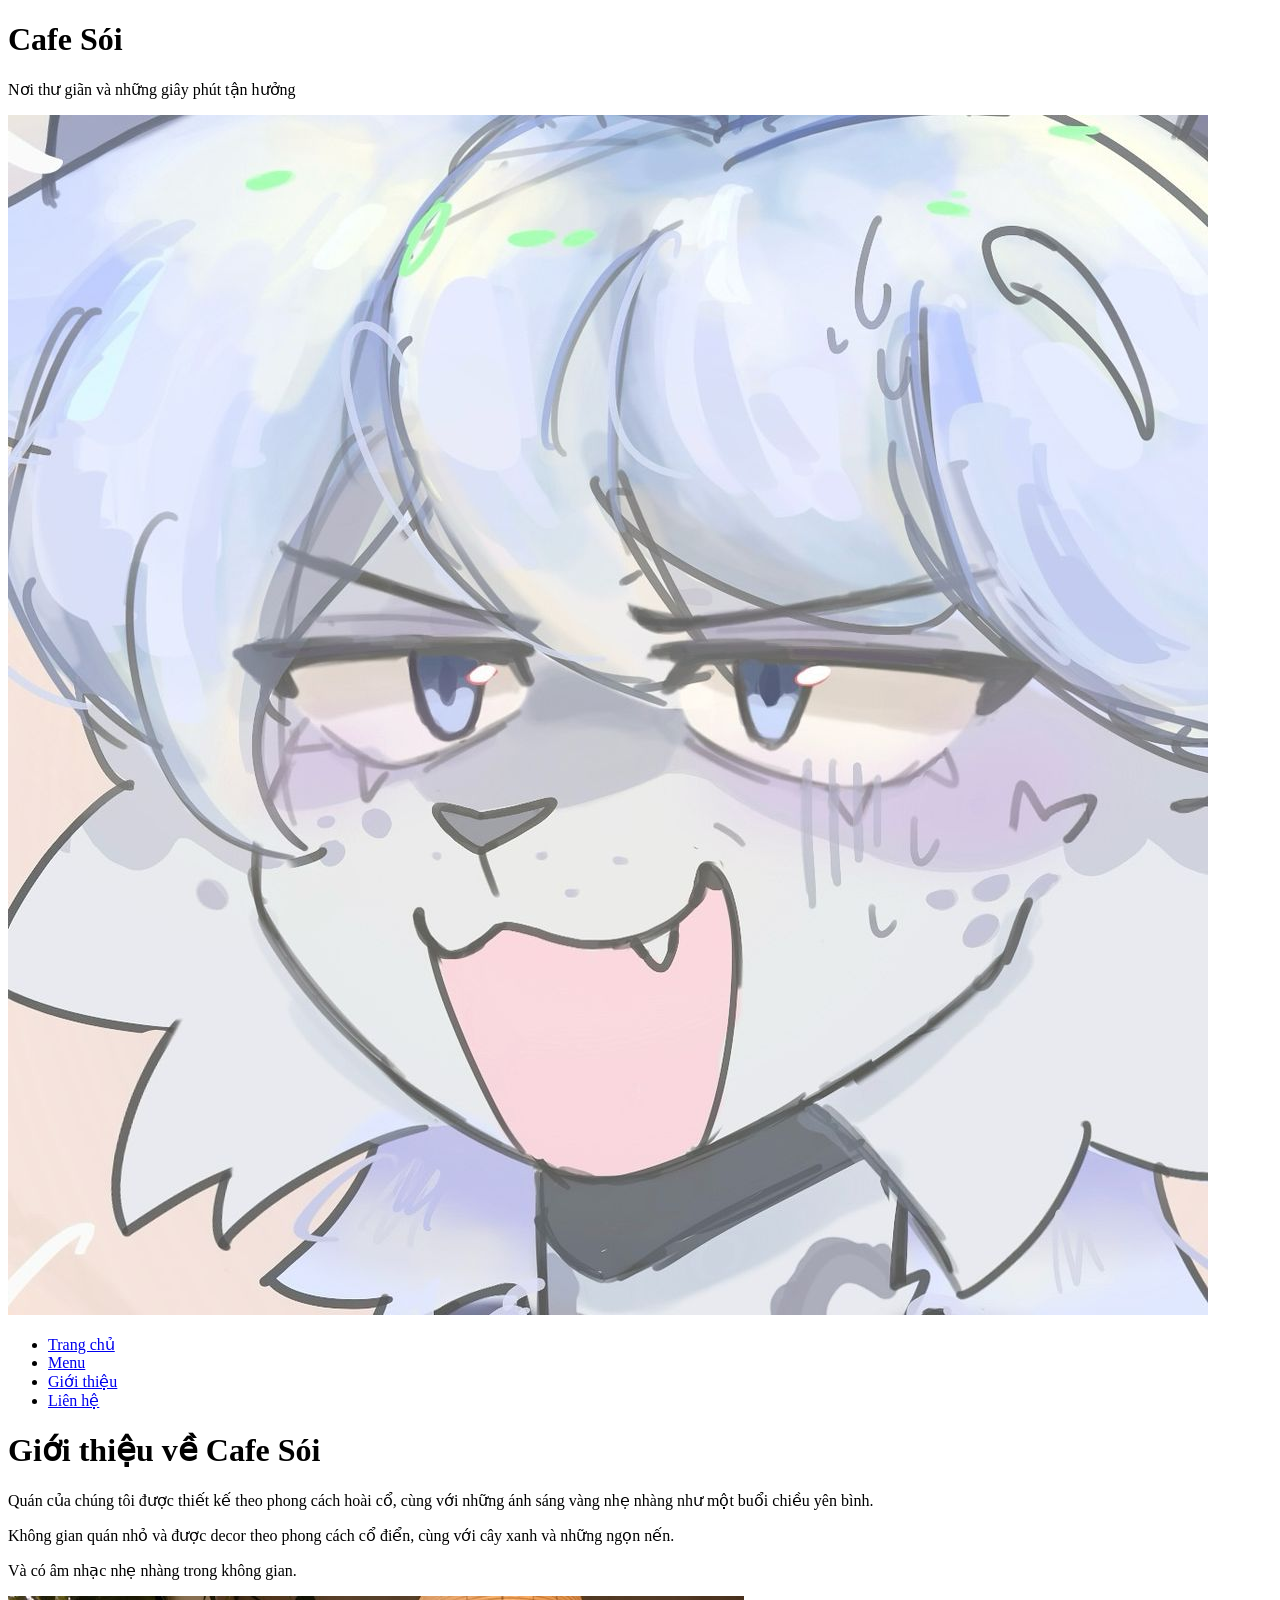
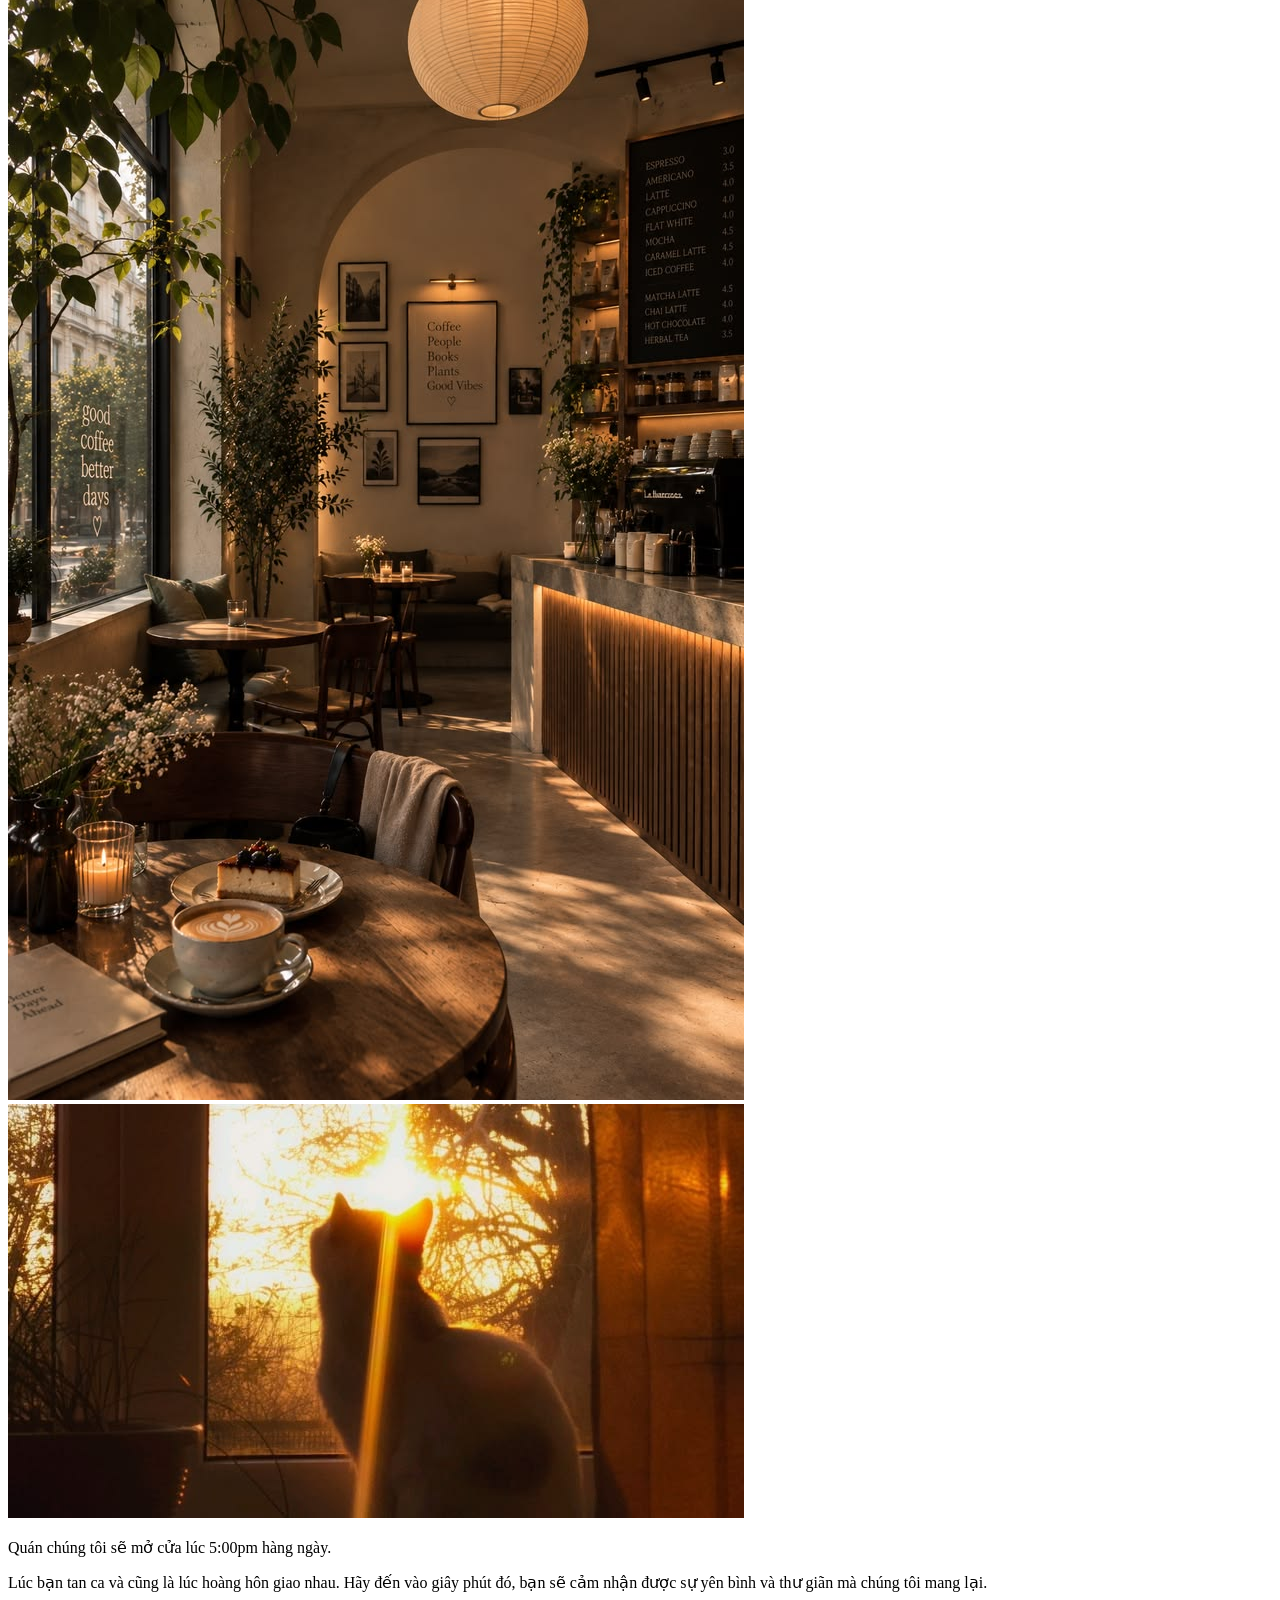
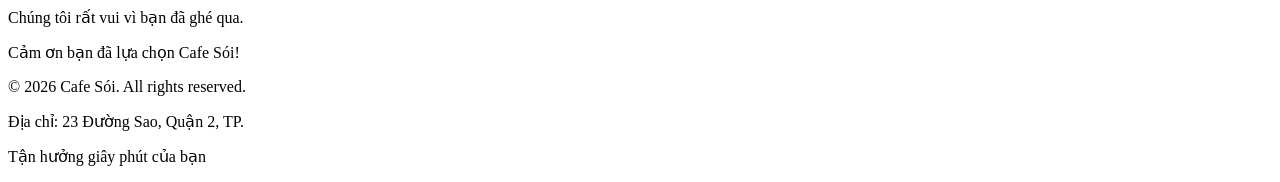
==== about.html @ 8f837a3e "Add files via upload" ====
<!doctype html>
<html lang="vi">
  <head>
    <meta charset="UTF-8" />
    <meta name="viewport" content="width=device-width, initial-scale=1.0" />
    <title>Cafe Sói</title>
    <link rel="preconnect" href="https://fonts.googleapis.com" />
    <link rel="preconnect" href="https://fonts.gstatic.com" crossorigin />
    <link href="https://fonts.googleapis.com/css2?family=Merriweather:wght@400;700&family=Poppins:wght@400;500;600;700&display=swap" rel="stylesheet" />
    <link rel="stylesheet" href="../css/about.css" />
  </head>
  <body>
    <header>
      <div class="umm">
        <h1>Cafe Sói</h1>
        <p>Nơi thư giãn và những giây phút tận hưởng</p>
      </div>
      <img src="../img/anh14.jpg" alt="Logo" />
    </header>
    <nav>
      <ul>
        <li><a href="index.html">Trang chủ</a></li>
        <li><a href="menu.html">Menu</a></li>
        <li><a href="about.html">Giới thiệu</a></li>
        <li><a href="contact.html">Liên hệ</a></li>
      </ul>
    </nav>
    <content>
    <main class="about-content">
      <h1>Giới thiệu về Cafe Sói</h1>
      <section class="about-row">
        <div class="about-copy">
          <p>Quán của chúng tôi được thiết kế theo phong cách hoài cổ, cùng với những ánh sáng vàng nhẹ nhàng như một buổi chiều yên bình.</p>
          <p>Không gian quán nhỏ và được decor theo phong cách cổ điển, cùng với cây xanh và những ngọn nến.</p>
          <p>Và có âm nhạc nhẹ nhàng trong không gian.</p>
        </div>
        <img src="../img/anh15.jpg" alt="Không gian quán" />
      </section>
      <section class="about-row about-row-sunset">
        <img src="../img/anh16.jpg" alt="Hoàng hôn" />
        <div class="about-copy">
          <p>Quán chúng tôi sẽ mở cửa lúc 5:00pm hàng ngày.</p>
          <p>Lúc bạn tan ca và cũng là lúc hoàng hôn giao nhau. Hãy đến vào giây phút đó, bạn sẽ cảm nhận được sự yên bình và thư giãn mà chúng tôi mang lại.</p>
          <p>Chúng tôi rất vui vì bạn đã ghé qua.</p>
          <p>Cảm ơn bạn đã lựa chọn Cafe Sói!</p>
        </div>
      </section>
    </main>
    </content>
    <footer class="site-footer">
      <p>&copy; 2026 Cafe Sói. All rights reserved.</p>
      <p>Địa chỉ: 23 Đường Sao, Quận 2, TP.</p>
      <p>Tận hưởng giây phút của bạn</p>
    </footer>
  </body>
</html>
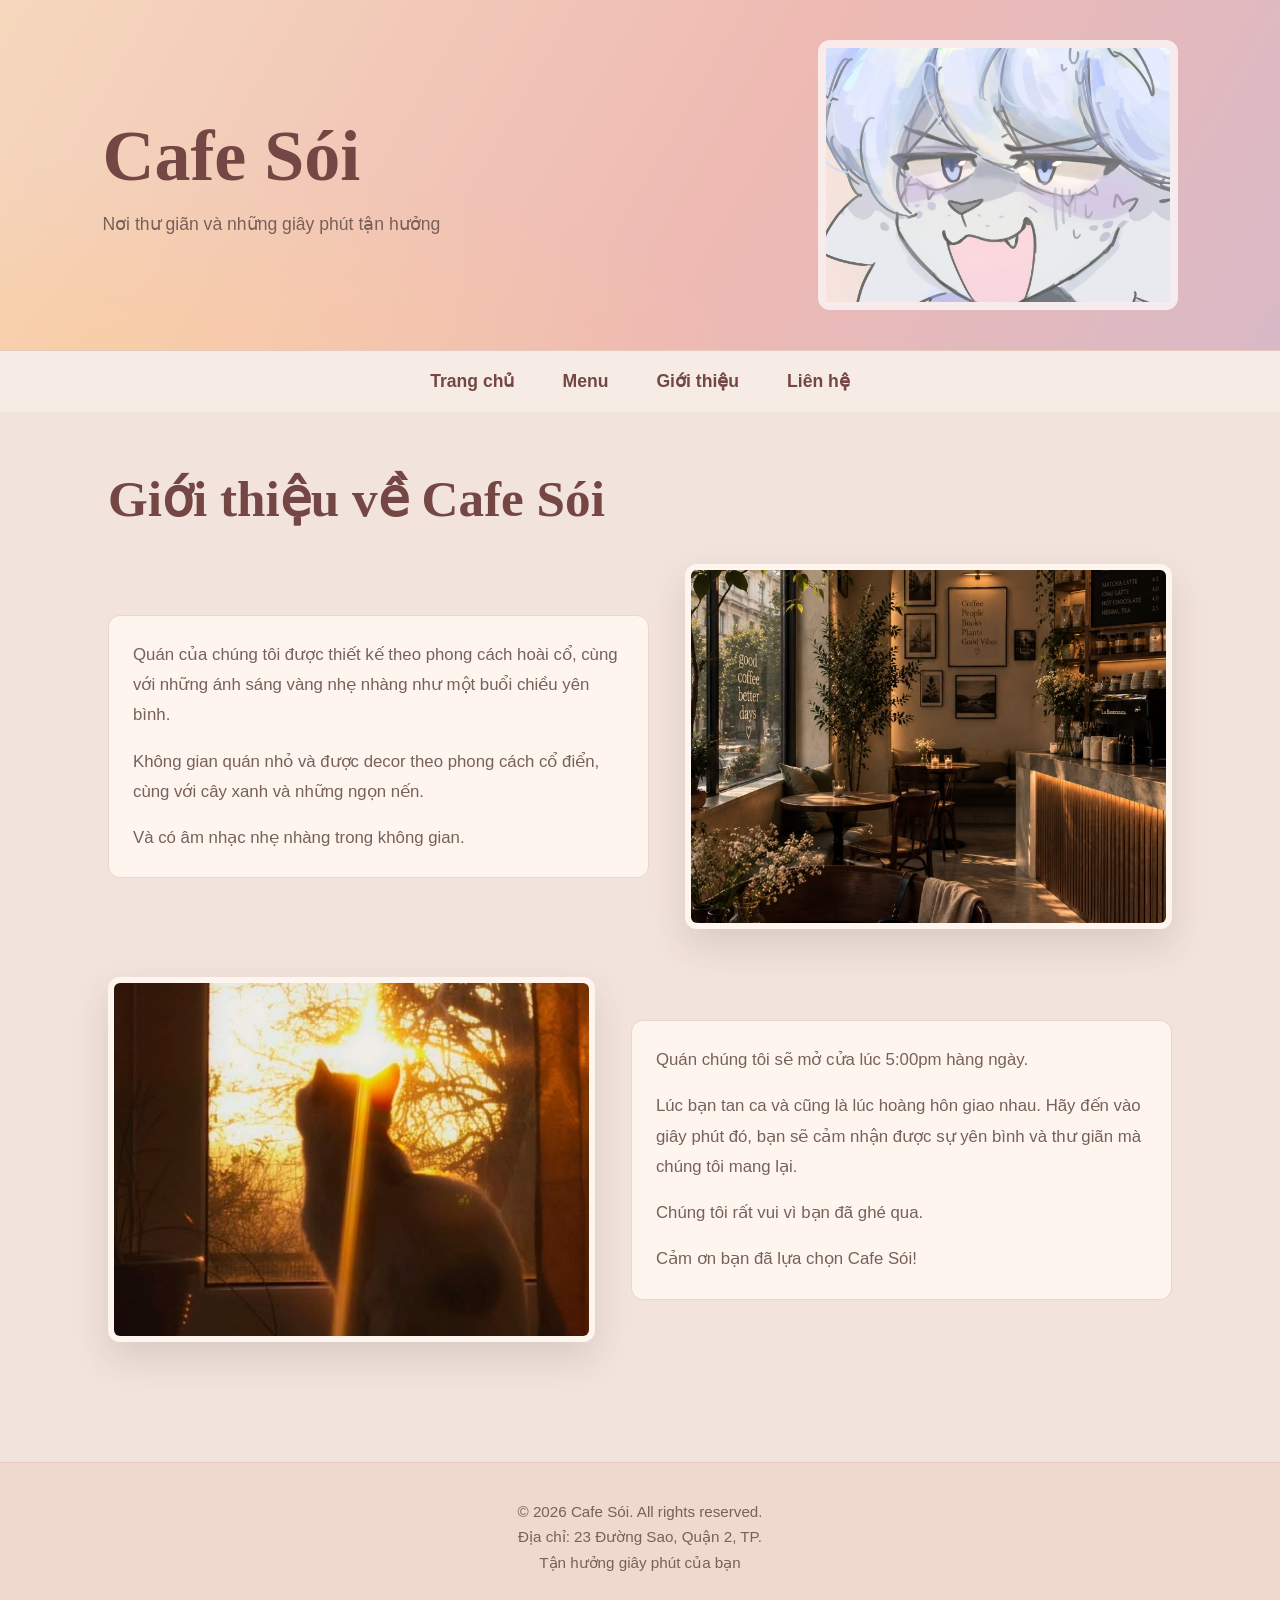
==== commit 857ec849: "Update about.html" ====
--- a/about.html
+++ b/about.html
@@ -7,7 +7,7 @@
     <link rel="preconnect" href="https://fonts.googleapis.com" />
     <link rel="preconnect" href="https://fonts.gstatic.com" crossorigin />
     <link href="https://fonts.googleapis.com/css2?family=Merriweather:wght@400;700&family=Poppins:wght@400;500;600;700&display=swap" rel="stylesheet" />
-    <link rel="stylesheet" href="../css/about.css" />
+    <link rel="stylesheet" href="./about.css" />
   </head>
   <body>
     <header>
@@ -15,7 +15,7 @@
         <h1>Cafe Sói</h1>
         <p>Nơi thư giãn và những giây phút tận hưởng</p>
       </div>
-      <img src="../img/anh14.jpg" alt="Logo" />
+      <img src="./img/anh14.jpg" alt="Logo" />
     </header>
     <nav>
       <ul>
@@ -34,10 +34,10 @@
           <p>Không gian quán nhỏ và được decor theo phong cách cổ điển, cùng với cây xanh và những ngọn nến.</p>
           <p>Và có âm nhạc nhẹ nhàng trong không gian.</p>
         </div>
-        <img src="../img/anh15.jpg" alt="Không gian quán" />
+        <img src="./img/anh15.jpg" alt="Không gian quán" />
       </section>
       <section class="about-row about-row-sunset">
-        <img src="../img/anh16.jpg" alt="Hoàng hôn" />
+        <img src="./img/anh16.jpg" alt="Hoàng hôn" />
         <div class="about-copy">
           <p>Quán chúng tôi sẽ mở cửa lúc 5:00pm hàng ngày.</p>
           <p>Lúc bạn tan ca và cũng là lúc hoàng hôn giao nhau. Hãy đến vào giây phút đó, bạn sẽ cảm nhận được sự yên bình và thư giãn mà chúng tôi mang lại.</p>
@@ -53,4 +53,4 @@
       <p>Tận hưởng giây phút của bạn</p>
     </footer>
   </body>
-</html>+</html>
--- a/about.css
+++ b/about.css
@@ -0,0 +1,170 @@
+* {
+	box-sizing: border-box;
+}
+
+body {
+	margin: 0;
+	color: #493b3b;
+	background: #f2e3dc;
+	font-family: "Poppins", "Segoe UI", sans-serif;
+}
+
+header {
+	display: flex;
+	min-height: 300px;
+	align-items: center;
+	justify-content: space-between;
+	gap: 40px;
+	padding: 40px max(8vw, 28px);
+	background:
+		radial-gradient(ellipse at 8% 100%, rgb(255 206 143 / 42%), transparent 38%),
+		linear-gradient(120deg, #f6d8bd, #eeb9b3 58%, #d9b9c7);
+}
+
+.umm h1 {
+	margin: 0 0 16px;
+	color: #744745;
+	font-family: "Merriweather", Georgia, serif;
+	font-size: clamp(2.5rem, 6vw, 4.5rem);
+}
+
+.umm p {
+	margin: 0;
+	color: #78605b;
+	font-size: 1.1rem;
+}
+
+header img {
+	display: block;
+	width: min(38vw, 360px);
+	aspect-ratio: 4 / 3;
+	object-fit: cover;
+	border: 8px solid rgb(255 255 255 / 72%);
+	border-radius: 12px;
+}
+
+nav {
+	border-top: 1px solid #e6c9bd;
+	background: #f7ebe5;
+}
+
+nav ul {
+	display: flex;
+	justify-content: center;
+	flex-wrap: wrap;
+	gap: 12px 48px;
+	margin: 0;
+	padding: 20px 24px;
+	list-style: none;
+}
+
+nav a {
+	color: #744745;
+	font-size: 1.1rem;
+	font-weight: 600;
+	text-decoration: none;
+}
+
+nav a:hover,
+nav a:focus-visible {
+	color: #b45f4a;
+	text-decoration: underline;
+}
+
+.about-content {
+	max-width: 1120px;
+	margin: 0 auto;
+	padding: 56px 28px 72px;
+}
+
+.about-content > h1 {
+	margin: 0 0 36px;
+	color: #744745;
+	font-family: "Merriweather", Georgia, serif;
+	font-size: clamp(2rem, 4vw, 3.25rem);
+}
+
+.about-row {
+	display: grid;
+	grid-template-columns: minmax(0, 1fr) minmax(0, 0.9fr);
+	align-items: center;
+	gap: 36px;
+	margin-bottom: 48px;
+}
+
+.about-row-sunset {
+	grid-template-columns: minmax(0, 0.9fr) minmax(0, 1fr);
+}
+
+.about-copy {
+	padding: 24px;
+	border: 1px solid #ead6cd;
+	border-radius: 12px;
+	background: #fff5ef;
+}
+
+.about-copy p {
+	margin: 0 0 16px;
+	color: #78605b;
+	font-size: 1.05rem;
+	line-height: 1.8;
+}
+
+.about-copy p:last-child {
+	margin-bottom: 0;
+}
+
+.about-row img {
+	display: block;
+	width: 100%;
+	aspect-ratio: 4 / 3;
+	object-fit: cover;
+	border: 6px solid #fff5ef;
+	border-radius: 12px;
+	box-shadow: 0 16px 36px rgb(73 59 59 / 14%);
+}
+
+.site-footer {
+	padding: 32px 28px 48px;
+	border-top: 1px solid #e6c9bd;
+	background: #efd8ce;
+	text-align: center;
+}
+
+.site-footer p {
+	margin: 8px 0;
+	color: #78605b;
+	font-family: "Poppins", "Segoe UI", sans-serif;
+	font-size: 0.95rem;
+}
+
+@media (max-width: 700px) {
+	header {
+		min-height: 0;
+		flex-direction: column;
+		align-items: flex-start;
+		gap: 24px;
+		padding: 40px 24px;
+	}
+
+	header img {
+		width: 100%;
+		max-width: 500px;
+	}
+
+	.about-content {
+		padding: 40px 24px 56px;
+	}
+
+	.site-footer {
+		padding-left: 24px;
+		padding-right: 24px;
+	}
+
+	.about-row,
+	.about-row-sunset {
+		grid-template-columns: 1fr;
+		gap: 20px;
+		margin-bottom: 36px;
+	}
+}
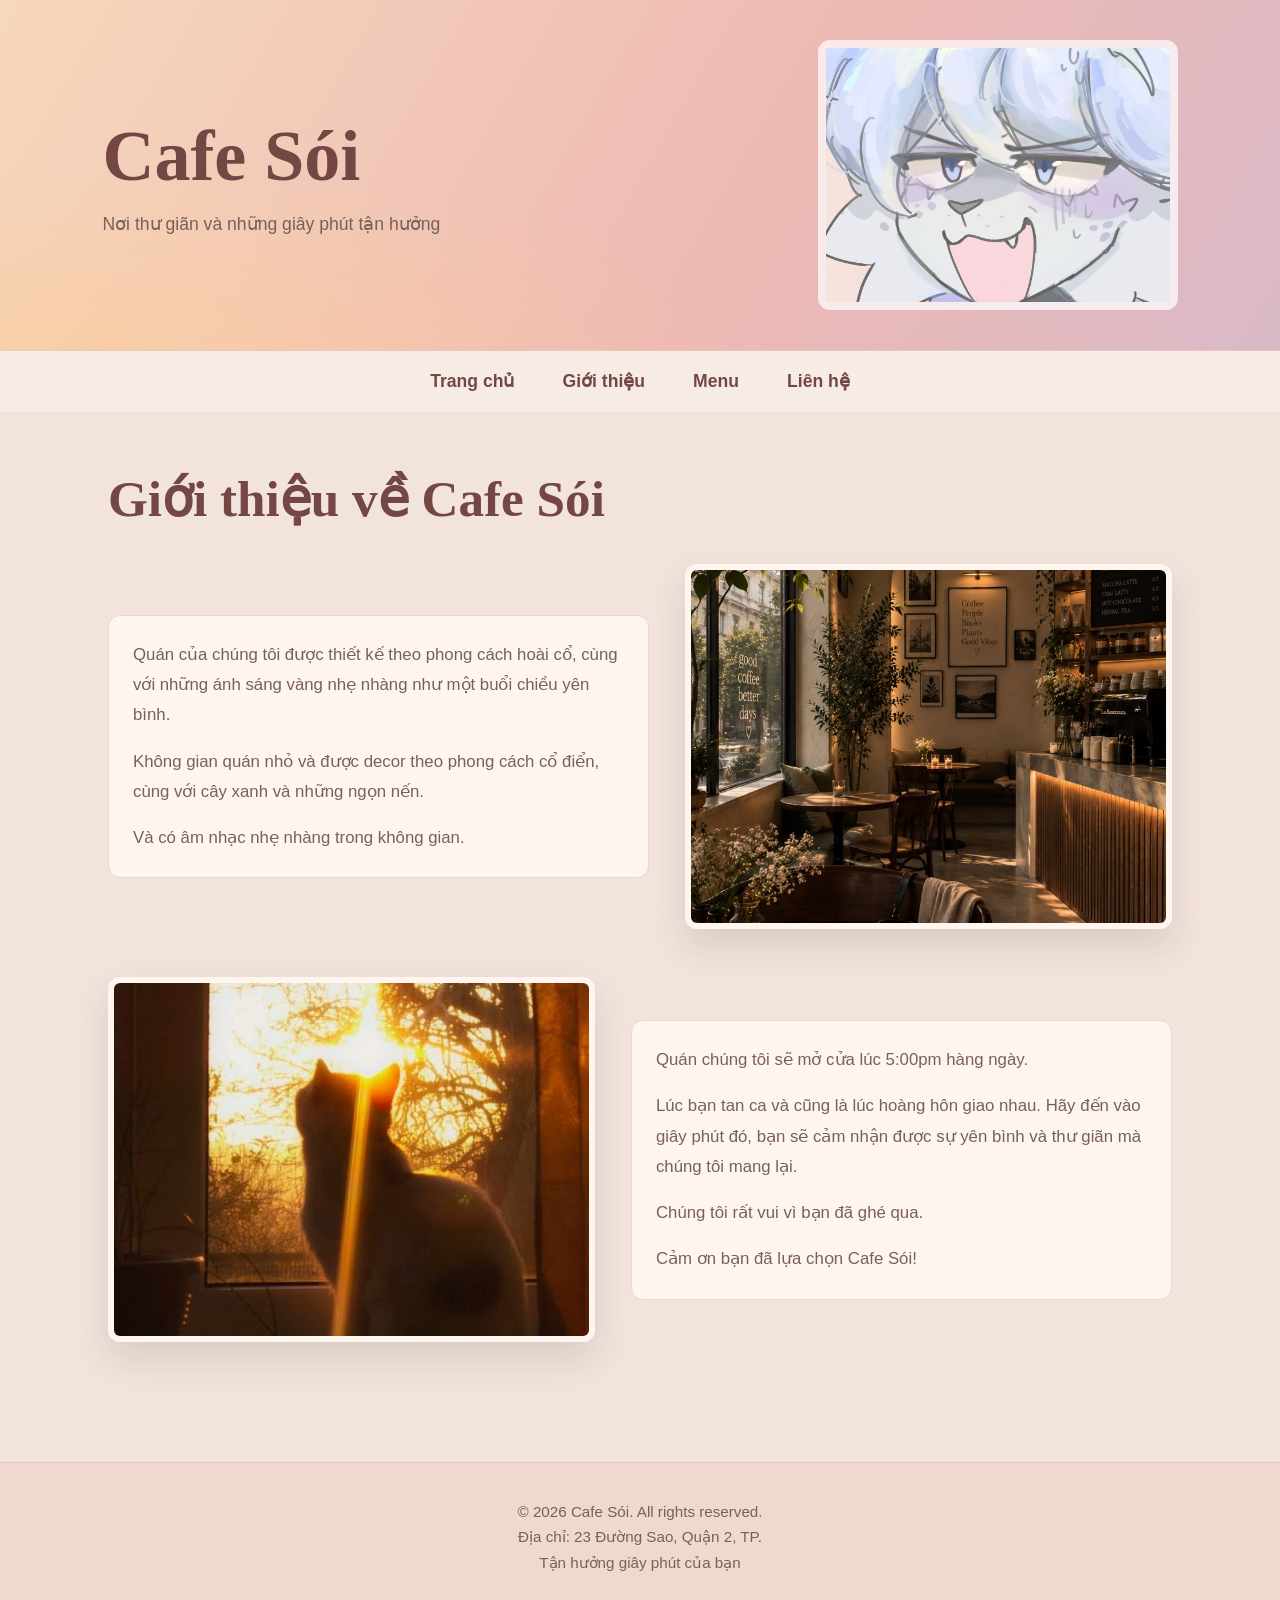
==== commit 1d8915e8: "Update about.html" ====
--- a/about.html
+++ b/about.html
@@ -20,8 +20,8 @@
     <nav>
       <ul>
         <li><a href="index.html">Trang chủ</a></li>
+        <li><a href="about.html">Giới thiệu</a></li>
         <li><a href="menu.html">Menu</a></li>
-        <li><a href="about.html">Giới thiệu</a></li>
         <li><a href="contact.html">Liên hệ</a></li>
       </ul>
     </nav>
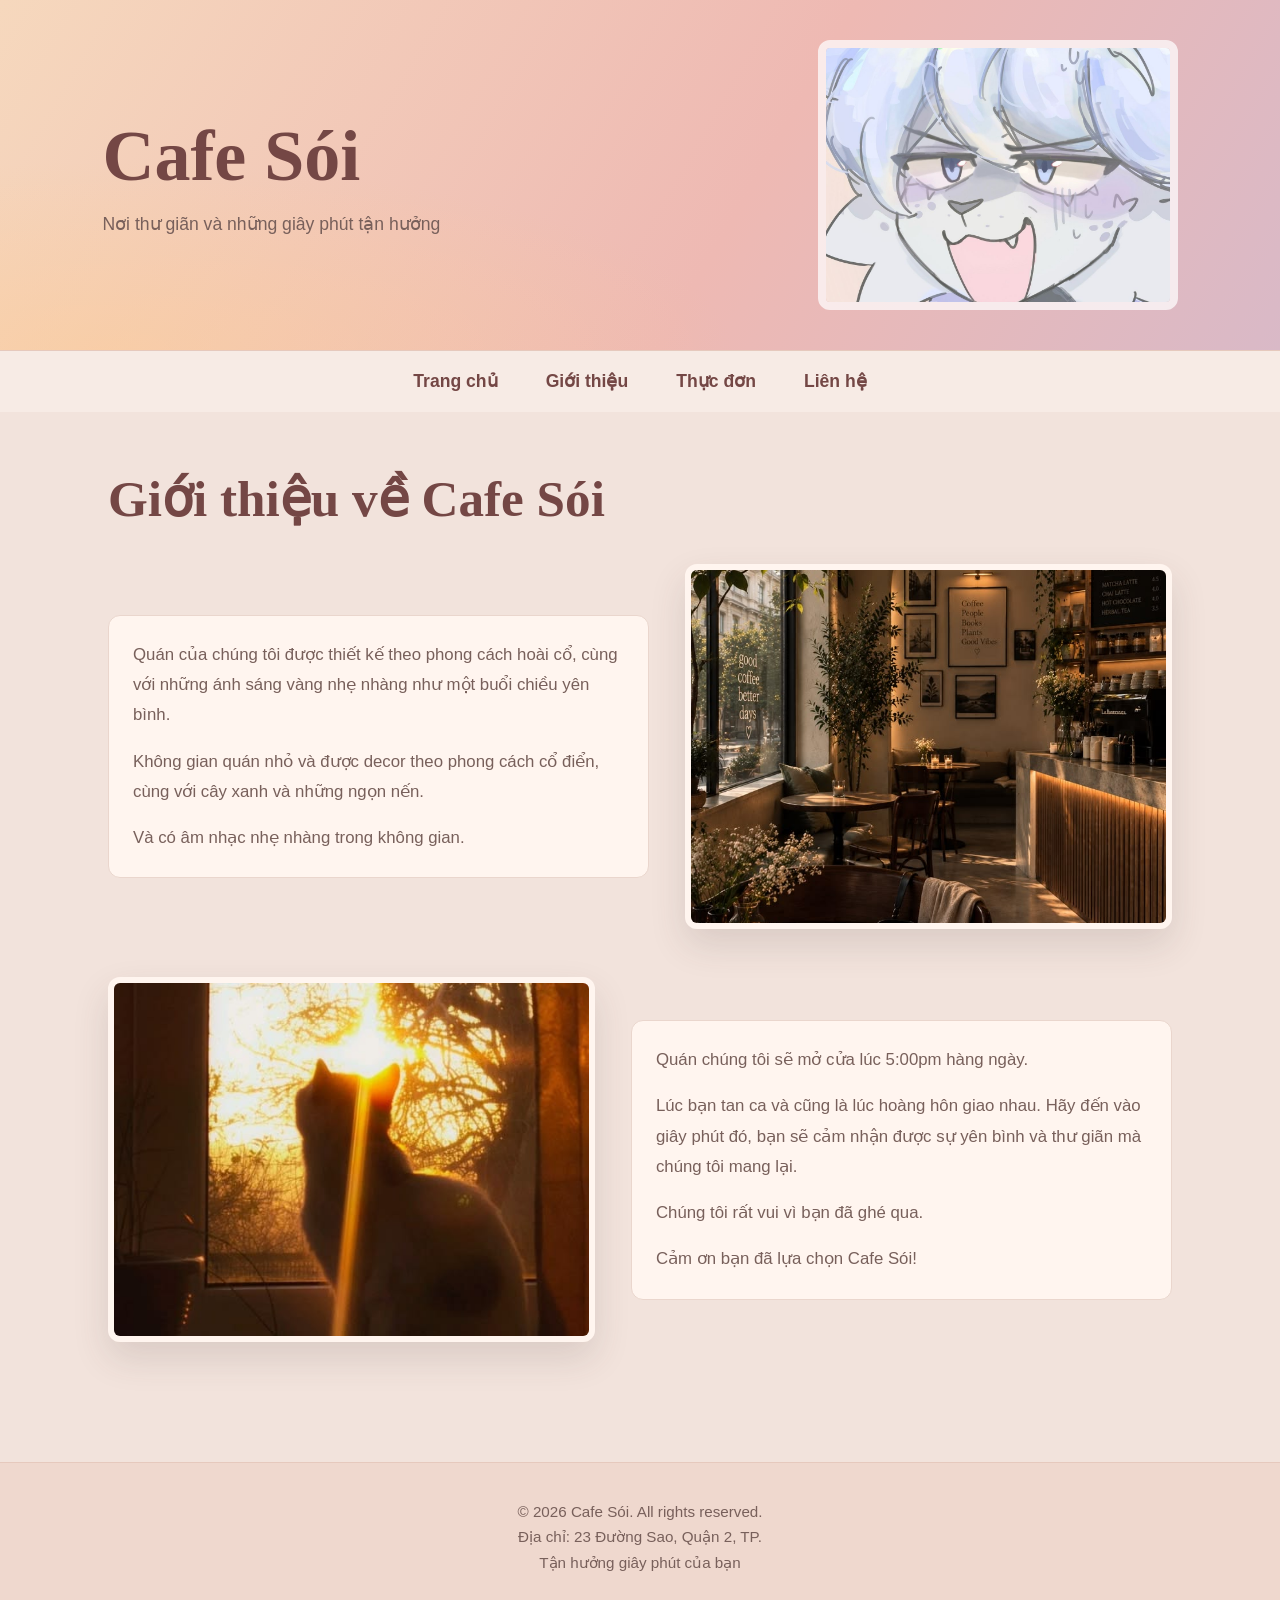
==== commit e772a84d: "Update about.html" ====
--- a/about.html
+++ b/about.html
@@ -21,7 +21,7 @@
       <ul>
         <li><a href="index.html">Trang chủ</a></li>
         <li><a href="about.html">Giới thiệu</a></li>
-        <li><a href="menu.html">Menu</a></li>
+        <li><a href="menu.html">Thực đơn</a></li>
         <li><a href="contact.html">Liên hệ</a></li>
       </ul>
     </nav>
